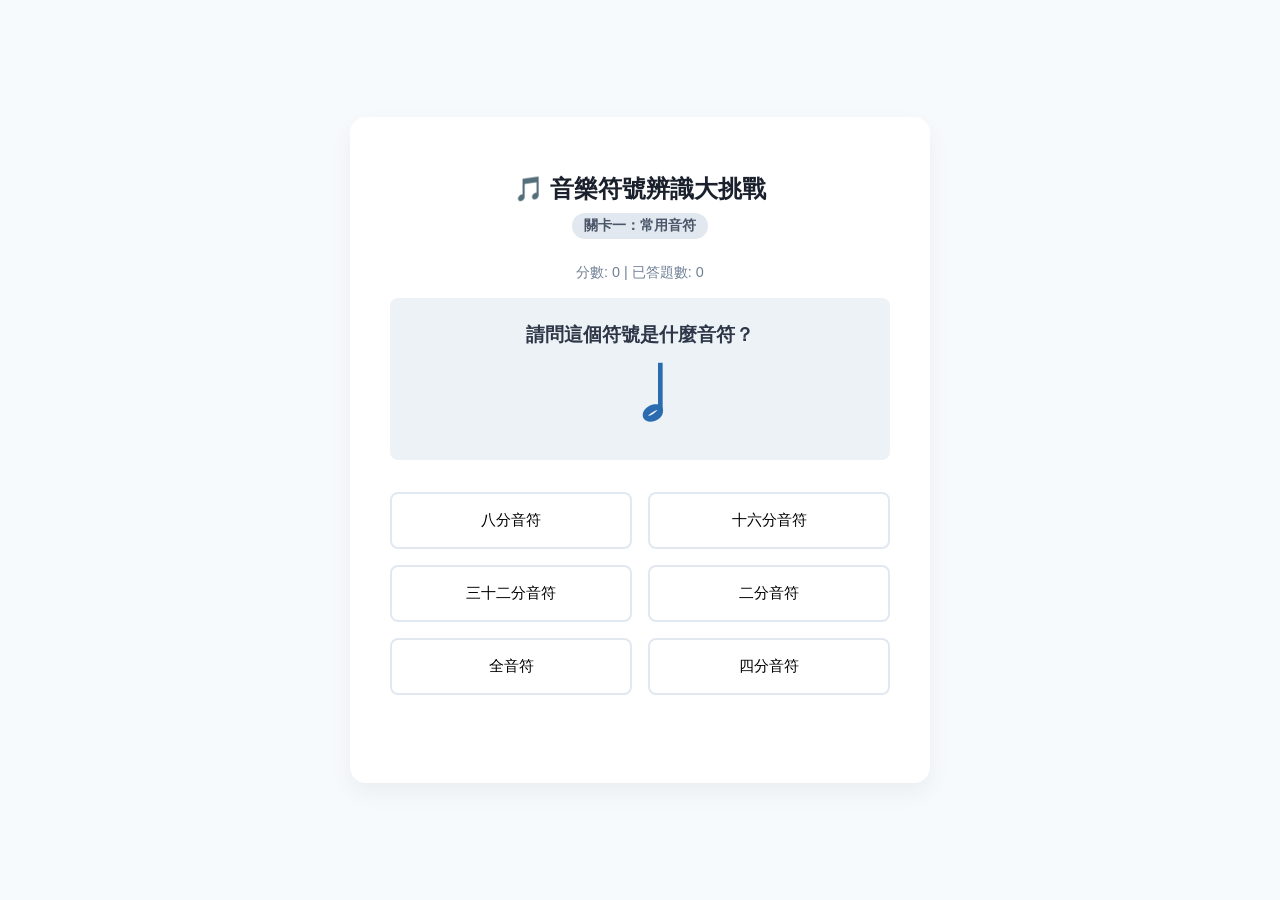
==== index.html @ 1b55c028 "update" ====
<!DOCTYPE html>
<html lang="zh-TW">
<head>
    <meta charset="UTF-8">
    <meta name="viewport" content="width=device-width, initial-scale=1.0">
    <title>音樂符號辨識大挑戰</title>
    <link rel="stylesheet" href="style.css">
</head>
<body>

<div class="quiz-container">
    <h1>🎵 音樂符號辨識大挑戰</h1>
    
    <!-- 遊戲主畫面 -->
    <div id="quiz-game-section">
        <div class="level-badge" id="level-badge">關卡一：常用音符</div>
        <div class="score-board">分數: <span id="score">0</span> | 已答題數: <span id="total-questions">0</span></div>
        
        <div class="question-box" id="question-box-title">
            請問這個符號是什麼音符？
            <span id="question-text" class="question-symbol">♩</span>
        </div>

        <div class="options-grid" id="options-container"></div>

        <div class="feedback" id="feedback-text"></div>
        <button class="copy-btn" id="copy-btn" onclick="copyCurrentSymbol()">📋 複製此符號</button>
        <button class="next-btn" id="next-btn" onclick="handleNext()">下一題 ➔</button>
    </div>

    <!-- 最終結果畫面 -->
    <div id="quiz-result-section" class="result-panel">
        <div class="level-badge" style="background: #e2e8f0; color: #4a5568;">挑戰結束</div>
        <h2>🎉 恭喜完成全部挑戰！</h2>
        <div class="result-score" id="final-score-display">0 / 0</div>
        <div class="result-comment" id="final-comment">太棒了！你對音樂符號已經有基礎的認識囉！</div>
        <button class="restart-btn" style="display: block;" onclick="restartGame()">🔄 重新挑戰</button>
    </div>
</div>

<script src="quiz.js"></script>
</body>
</html>
---- style.css ----
:root {
    --primary: #4a5568;
    --success: #38a169;
    --danger: #e53e3e;
    --bg: #f7fafc;
    --accent: #2b6cb0;
}

body {
    font-family: -apple-system, BlinkMacSystemFont, "Segoe UI", Roboto, "Helvetica Neue", Arial, sans-serif;
    background-color: var(--bg);
    color: #2d3748;
    display: flex;
    justify-content: center;
    align-items: center;
    min-height: 100vh;
    margin: 0;
}

.quiz-container {
    background: white;
    padding: 2.5rem;
    border-radius: 1rem;
    box-shadow: 0 10px 25px rgba(0,0,0,0.05);
    width: 100%;
    max-width: 500px;
    text-align: center;
}

h1 {
    font-size: 1.5rem;
    margin-bottom: 0.5rem;
    color: #1a202c;
}

.level-badge {
    display: inline-block;
    background: #e2e8f0;
    color: #4a5568;
    padding: 0.25rem 0.75rem;
    border-radius: 9999px;
    font-size: 0.85rem;
    font-weight: bold;
    margin-bottom: 1.5rem;
}

.score-board {
    font-size: 0.9rem;
    color: #718096;
    margin-bottom: 1rem;
}

.question-box {
    background: #edf2f7;
    padding: 1.5rem;
    border-radius: 0.5rem;
    font-size: 1.2rem;
    font-weight: bold;
    margin-bottom: 2rem;
}

.question-symbol {
    font-size: 4rem;
    display: block;
    margin-top: 0.5rem;
    color: var(--accent);
    min-height: 5rem;
    line-height: 5rem;
}

.options-grid {
    display: grid;
    grid-template-columns: 1fr 1fr; /* 保持兩欄，但按鈕內字級會隨設定調整 */
    gap: 1rem;
    margin-bottom: 1.5rem;
}

button {
    padding: 1rem 0.5rem;
    font-size: 0.95rem;
    border: 2px solid #e2e8f0;
    border-radius: 0.5rem;
    background: white;
    cursor: pointer;
    transition: all 0.2s;
    font-weight: 500;
}

button:hover:not(:disabled) {
    border-color: #cbd5e0;
    background: #f7fafc;
}

button.correct {
    background: #c6f6d5;
    border-color: var(--success);
    color: #22543d;
}

button.wrong {
    background: #fed7d7;
    border-color: var(--danger);
    color: #742a2a;
}

.feedback {
    margin-top: 1rem;
    font-weight: bold;
    min-height: 24px;
}

.next-btn, .copy-btn, .restart-btn {
    margin-top: 1rem;
    width: 100%;
    background: #3182ce;
    color: white;
    border: none;
    display: none;
    padding: 1rem;
    font-size: 1rem;
    border-radius: 0.5rem;
    cursor: pointer;
    font-weight: bold;
    box-sizing: border-box;
}

.next-btn:hover { background: #2b6cb0; }
.copy-btn { background: #4a5568; }
.copy-btn:hover { background: #2d3748; }
.restart-btn { background: #38a169; }
.restart-btn:hover { background: #2f855a; }

.result-panel {
    display: none;
    padding: 2rem 1rem;
}

.result-score {
    font-size: 4rem;
    font-weight: bold;
    color: #2b6cb0;
    margin: 1.5rem 0;
}

.result-comment {
    font-size: 1.2rem;
    font-weight: 500;
    color: #4a5568;
    margin-bottom: 2rem;
}
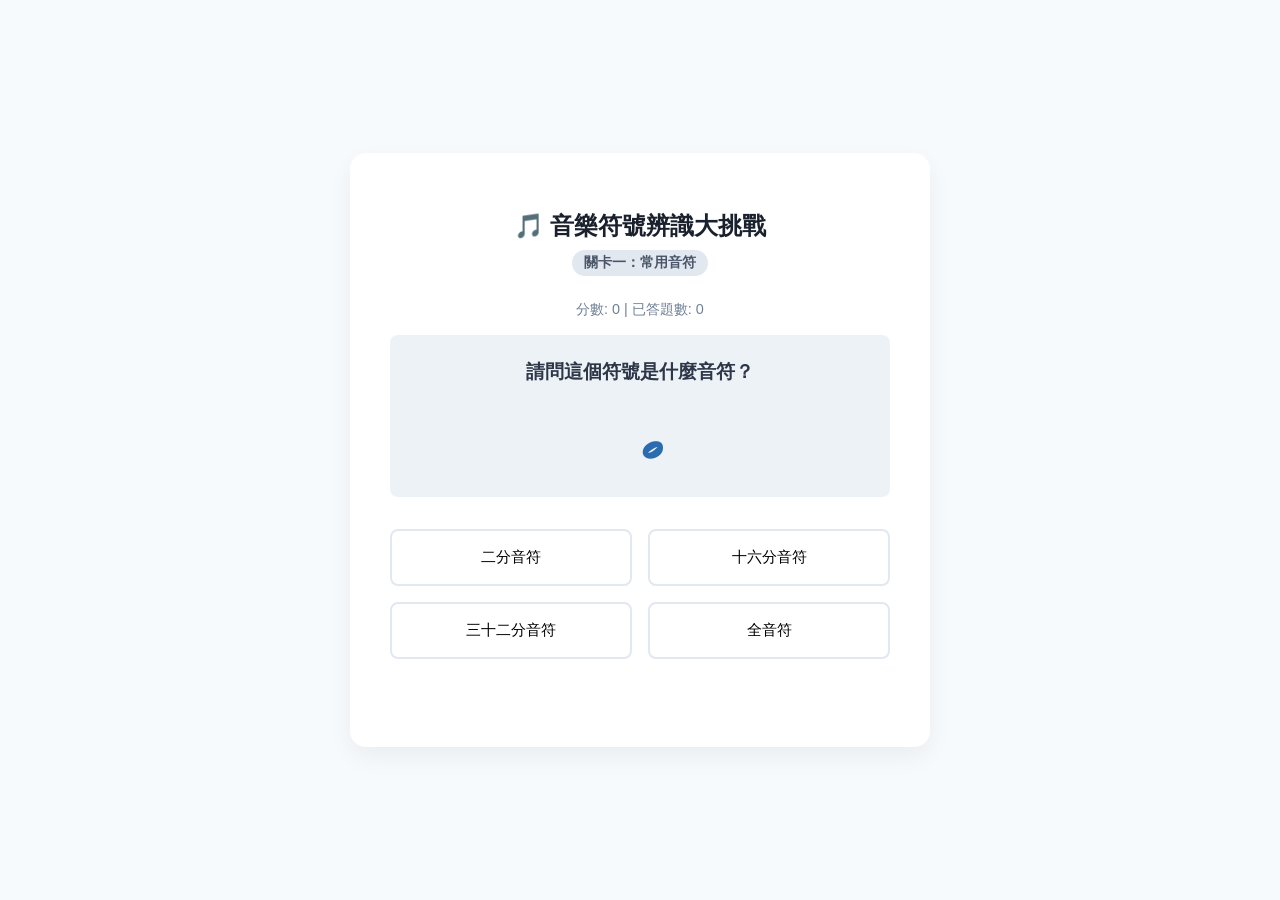
==== commit c7d6a233: "add q6" ====
--- a/index.html
+++ b/index.html
@@ -34,6 +34,7 @@
         <h2>🎉 恭喜完成全部挑戰！</h2>
         <div class="result-score" id="final-score-display">0 / 0</div>
         <div class="result-comment" id="final-comment">太棒了！你對音樂符號已經有基礎的認識囉！</div>
+        <div class="answer-history" id="answer-history"></div>
         <button class="restart-btn" style="display: block;" onclick="restartGame()">🔄 重新挑戰</button>
     </div>
 </div>
--- a/style.css
+++ b/style.css
@@ -68,6 +68,30 @@
     line-height: 5rem;
 }
 
+.time-signature {
+    display: inline-flex;
+    flex-direction: column;
+    justify-content: center;
+    align-items: center;
+    line-height: 0.9;
+    min-width: 4.5rem;
+    padding: 0.2rem 0.4rem;
+    margin-top: 0.5rem;
+    color: var(--accent);
+    font-weight: 700;
+}
+
+.time-signature .top,
+.time-signature .bottom {
+    display: block;
+    font-size: 2.8rem;
+    letter-spacing: 0.05em;
+}
+
+.time-signature .bottom {
+    margin-top: 0.15rem;
+}
+
 .options-grid {
     display: grid;
     grid-template-columns: 1fr 1fr; /* 保持兩欄，但按鈕內字級會隨設定調整 */
@@ -148,3 +172,82 @@
     color: #4a5568;
     margin-bottom: 2rem;
 }
+
+.answer-history {
+    max-height: 22rem;
+    overflow-y: auto;
+    margin: 1rem 0 1.5rem;
+    text-align: left;
+}
+
+.answer-history-item {
+    display: grid;
+    grid-template-columns: 3.5rem minmax(0, 1fr);
+    gap: 0.75rem;
+    align-items: center;
+    padding: 0.75rem;
+    margin-bottom: 0.65rem;
+    border: 1px solid #e2e8f0;
+    border-radius: 0.5rem;
+    background: #fff;
+}
+
+.answer-history-item.correct {
+    border-left: 5px solid var(--success);
+}
+
+.answer-history-item.wrong {
+    border-left: 5px solid var(--danger);
+}
+
+.answer-history-number {
+    color: #718096;
+    font-weight: bold;
+    text-align: center;
+}
+
+.answer-history-symbol {
+    font-size: 1.35rem;
+    color: var(--accent);
+    margin-bottom: 0.25rem;
+}
+
+.answer-history-detail {
+    font-size: 0.9rem;
+    line-height: 1.6;
+}
+
+.answer-history-detail .player-answer {
+    color: #4a5568;
+}
+
+.answer-history-detail .correct-answer {
+    color: var(--success);
+    font-weight: bold;
+}
+
+.key-staff {
+    width: 100%;
+    max-width: 280px;
+    height: 100px;
+    display: block;
+    margin: 0 auto;
+}
+
+.key-staff .staff-line {
+    stroke: #2d3748;
+    stroke-width: 1.5;
+}
+
+.key-staff .clef-symbol {
+    font-family: "Noto Music", "Segoe UI Symbol", serif;
+    font-size: 58px;
+    fill: var(--accent);
+}
+
+.key-staff .accidental-sharp,
+.key-staff .accidental-flat {
+    font-family: "Noto Music", "Segoe UI Symbol", serif;
+    font-size: 22px;
+    fill: var(--accent);
+}
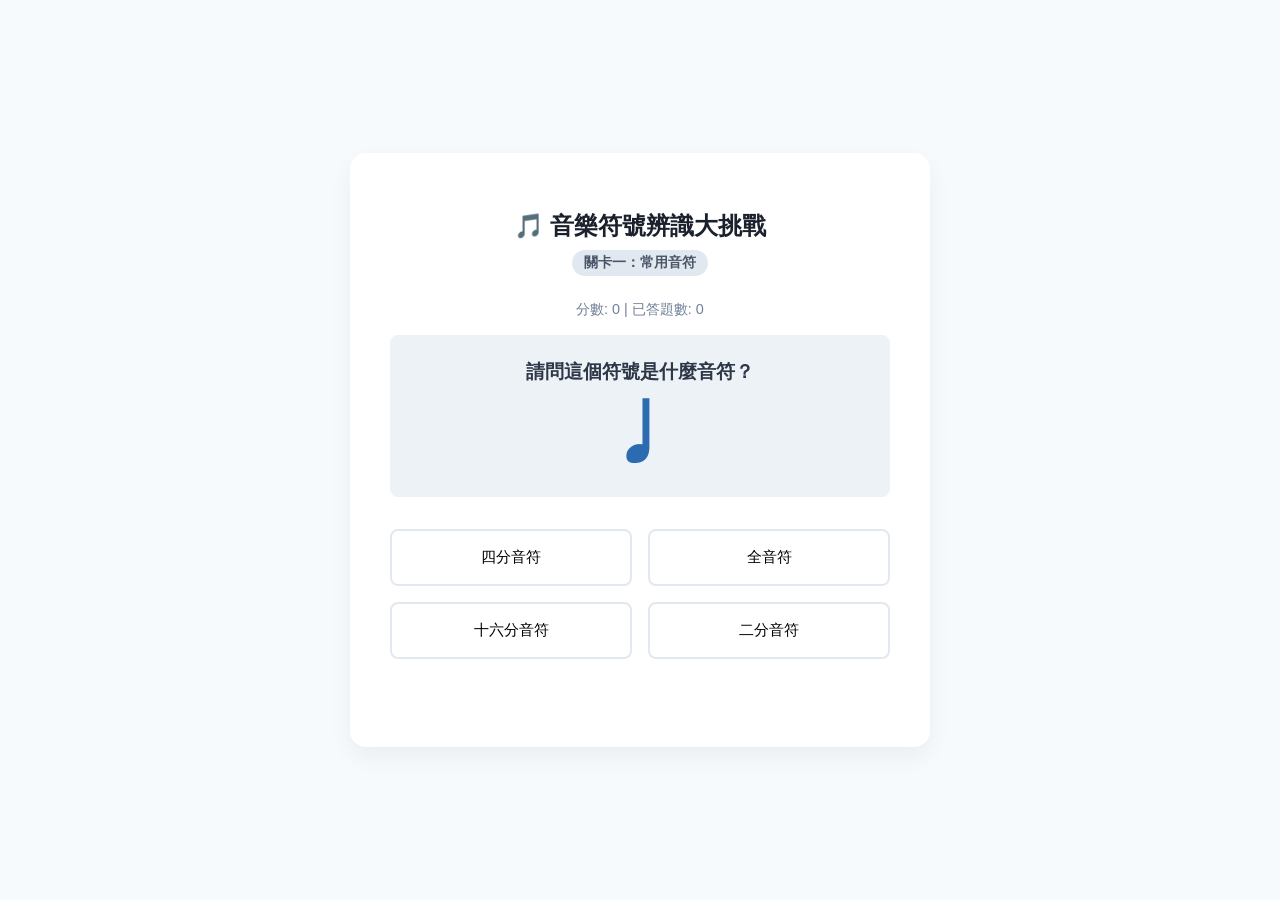
==== commit ccbf5912: "function.js and q8" ====
--- a/index.html
+++ b/index.html
@@ -39,6 +39,7 @@
     </div>
 </div>
 
+<script src="function.js"></script>
 <script src="quiz.js"></script>
 </body>
 </html>
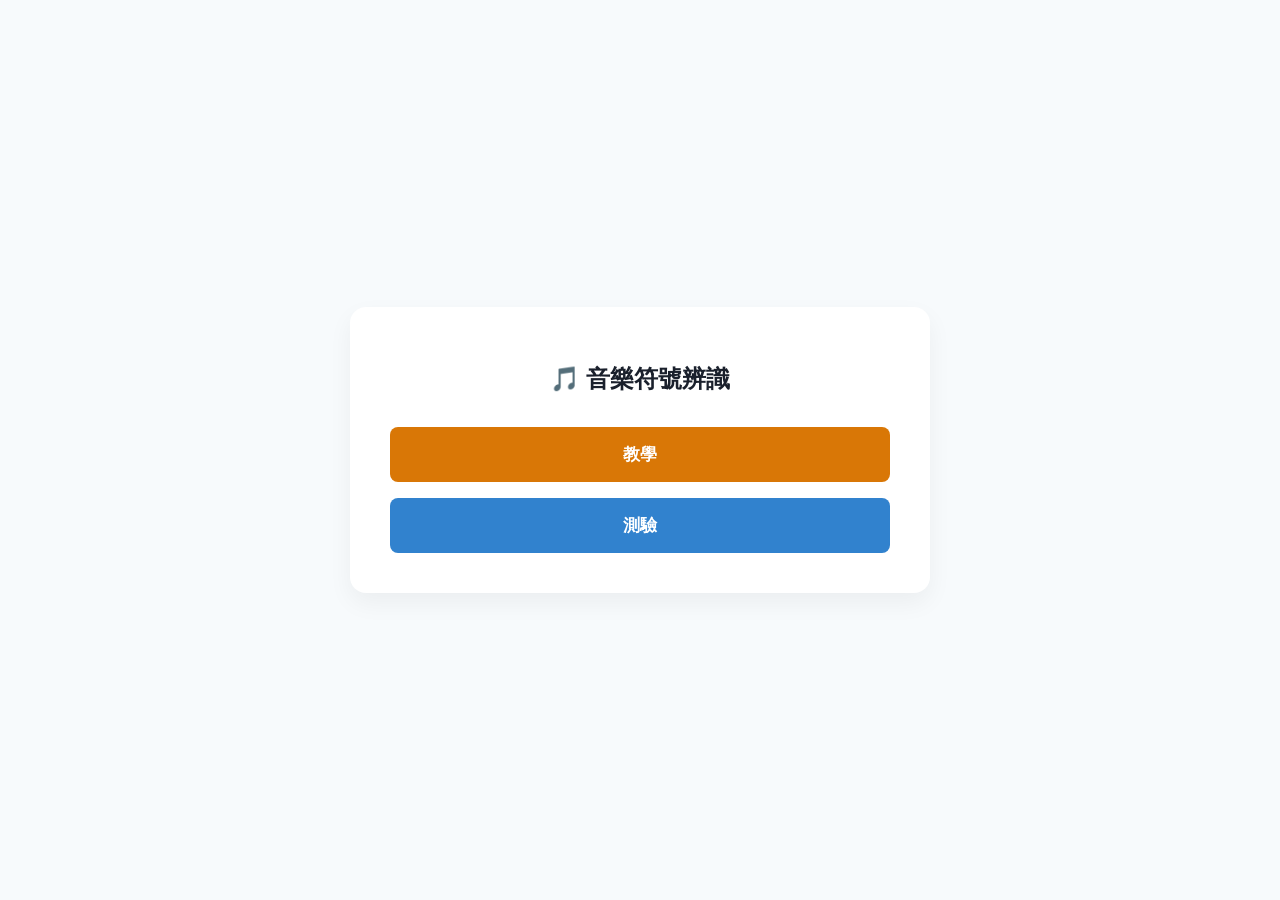
==== commit 27d06d61: "add home page" ====
--- a/index.html
+++ b/index.html
@@ -3,43 +3,19 @@
 <head>
     <meta charset="UTF-8">
     <meta name="viewport" content="width=device-width, initial-scale=1.0">
-    <title>音樂符號辨識大挑戰</title>
+    <title>音樂符號辨識</title>
     <link rel="stylesheet" href="style.css">
 </head>
 <body>
 
 <div class="quiz-container">
-    <h1>🎵 音樂符號辨識大挑戰</h1>
-    
-    <!-- 遊戲主畫面 -->
-    <div id="quiz-game-section">
-        <div class="level-badge" id="level-badge">關卡一：常用音符</div>
-        <div class="score-board">分數: <span id="score">0</span> | 已答題數: <span id="total-questions">0</span></div>
-        
-        <div class="question-box" id="question-box-title">
-            請問這個符號是什麼音符？
-            <span id="question-text" class="question-symbol">♩</span>
-        </div>
-
-        <div class="options-grid" id="options-container"></div>
-
-        <div class="feedback" id="feedback-text"></div>
-        <button class="copy-btn" id="copy-btn" onclick="copyCurrentSymbol()">📋 複製此符號</button>
-        <button class="next-btn" id="next-btn" onclick="handleNext()">下一題 ➔</button>
-    </div>
-
-    <!-- 最終結果畫面 -->
-    <div id="quiz-result-section" class="result-panel">
-        <div class="level-badge" style="background: #e2e8f0; color: #4a5568;">挑戰結束</div>
-        <h2>🎉 恭喜完成全部挑戰！</h2>
-        <div class="result-score" id="final-score-display">0 / 0</div>
-        <div class="result-comment" id="final-comment">太棒了！你對音樂符號已經有基礎的認識囉！</div>
-        <div class="answer-history" id="answer-history"></div>
-        <button class="restart-btn" style="display: block;" onclick="restartGame()">🔄 重新挑戰</button>
+    <h1>🎵 音樂符號辨識</h1>
+    <div class="home-actions">
+        <a class="home-link teach" href="teach.html">教學</a>
+        <a class="home-link quiz" href="quiz.html">測驗</a>
     </div>
 </div>
 
-<script src="function.js"></script>
-<script src="quiz.js"></script>
+<script src="home.js"></script>
 </body>
 </html>
--- a/style.css
+++ b/style.css
@@ -25,6 +25,53 @@
     width: 100%;
     max-width: 500px;
     text-align: center;
+    position: relative;
+}
+
+.back-home {
+    position: absolute;
+    top: 1rem;
+    left: 1.25rem;
+    color: #718096;
+    font-size: 0.9rem;
+    text-decoration: none;
+}
+
+.back-home:hover {
+    color: #2d3748;
+}
+
+.home-actions {
+    display: flex;
+    flex-direction: column;
+    gap: 1rem;
+    margin-top: 2rem;
+}
+
+.home-link {
+    display: block;
+    padding: 1rem;
+    border-radius: 0.5rem;
+    color: white;
+    font-size: 1.05rem;
+    font-weight: bold;
+    text-decoration: none;
+}
+
+.home-link.teach {
+    background: #d97706;
+}
+
+.home-link.teach:hover {
+    background: #b45309;
+}
+
+.home-link.quiz {
+    background: #3182ce;
+}
+
+.home-link.quiz:hover {
+    background: #2b6cb0;
 }
 
 h1 {
